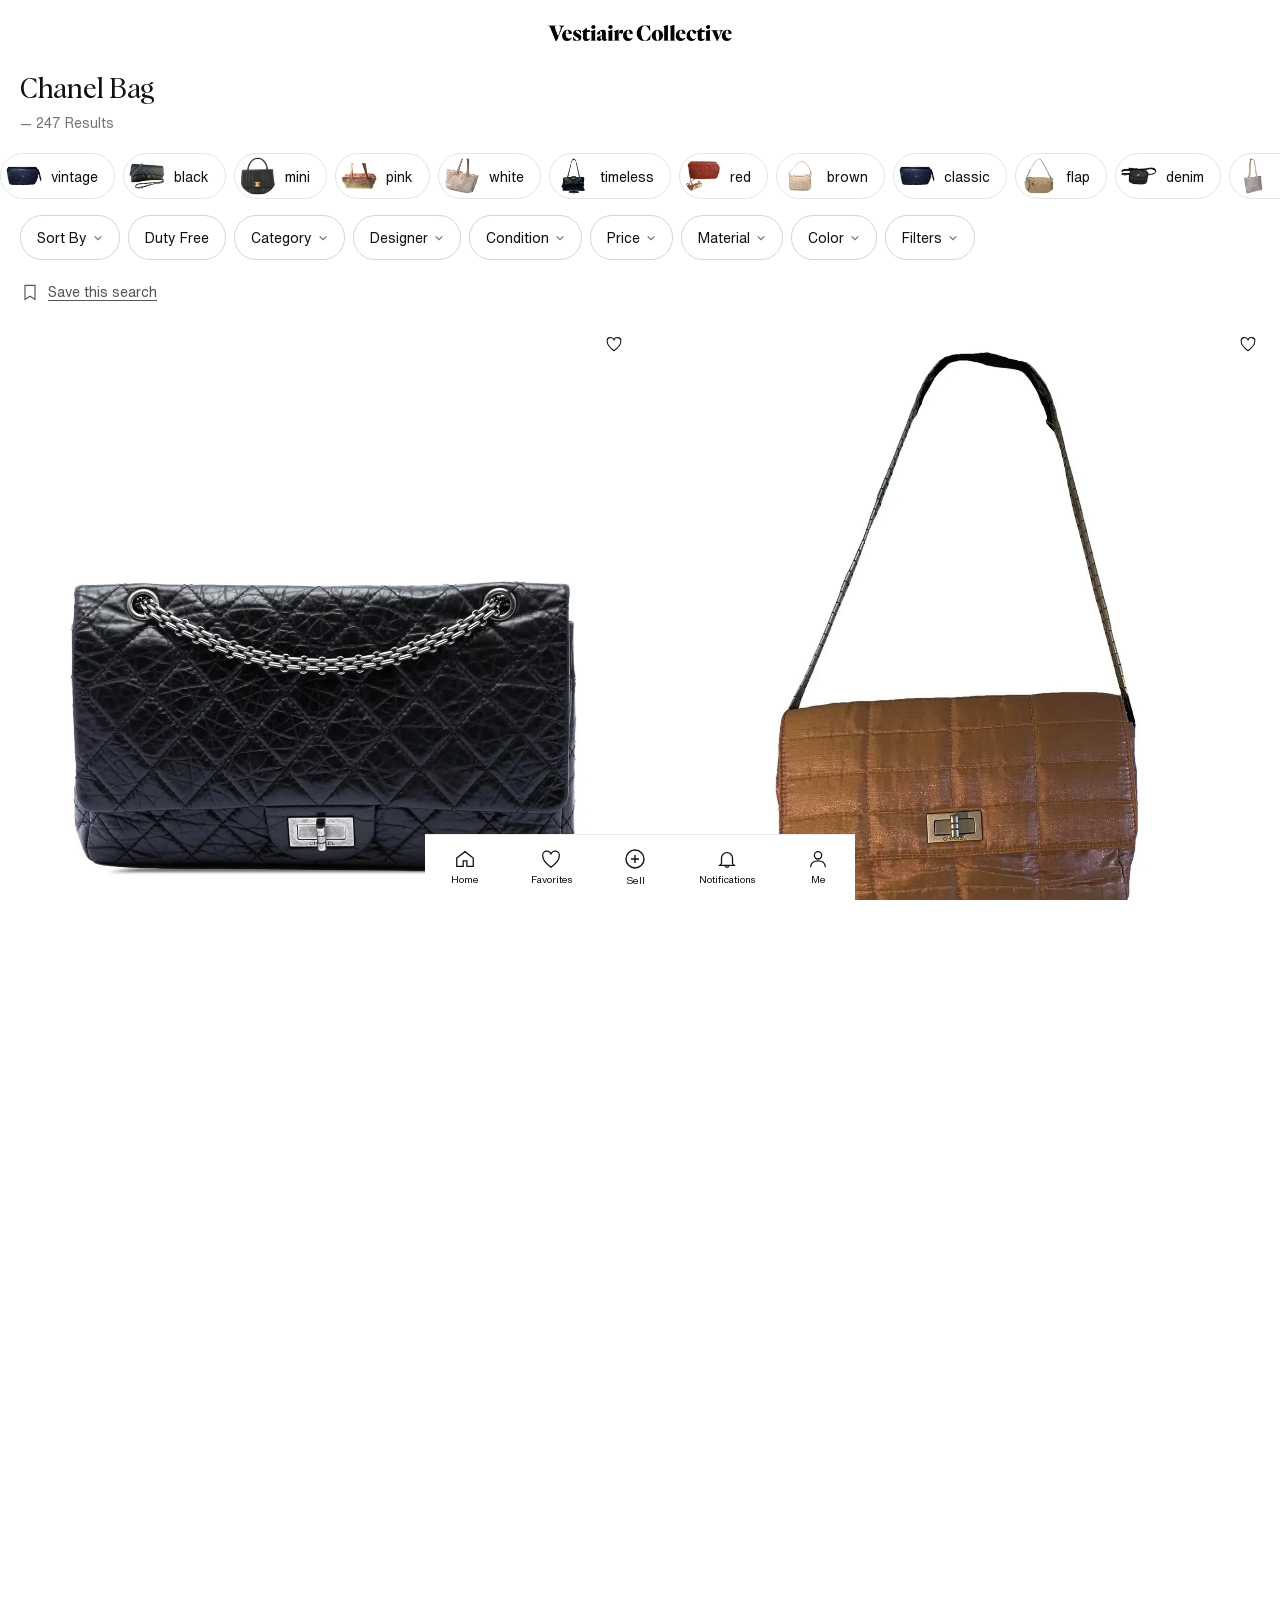
==== index.html @ b01fa844 "even buttery-er FAB slide-in — opacity 520ms → 950ms (cubic-bezier 0.22, 1, 0.36, 1) — transform 680" ====
<!doctype html>
<html lang="en">
<head>
  <meta charset="utf-8" />
  <meta name="viewport" content="width=device-width, initial-scale=1, viewport-fit=cover, user-scalable=no" />
  <meta name="theme-color" content="#ffffff" />
  <title>Chanel bag — Vestiaire Collective</title>
  <link rel="stylesheet" href="styles.css?v=19" />
</head>
<body data-state="plp">

  <!-- ============================================================
       PLP VIEW (entry)
       ============================================================ -->
  <section class="plp-view" id="plpView">

    <header class="plp__logo-bar">
      <img class="plp__logo" src="assets/vestiaire_logo.png" alt="vestiaire collective" />
    </header>

    <section class="plp__title">
      <h1 class="plp__h1">Chanel Bag</h1>
      <p class="plp__count">— 247 Results</p>
    </section>

    <ul class="plp__chips" id="plpChips">
      <li class="chip"><span class="chip__thumb" data-thumb="01"></span><span class="chip__label">vintage</span></li>
      <li class="chip"><span class="chip__thumb" data-thumb="04"></span><span class="chip__label">black</span></li>
      <li class="chip"><span class="chip__thumb" data-thumb="08"></span><span class="chip__label">mini</span></li>
      <li class="chip"><span class="chip__thumb" data-thumb="09"></span><span class="chip__label">pink</span></li>
      <li class="chip"><span class="chip__thumb" data-thumb="02"></span><span class="chip__label">white</span></li>
      <li class="chip"><span class="chip__thumb" data-thumb="14"></span><span class="chip__label">timeless</span></li>
      <li class="chip"><span class="chip__thumb" data-thumb="03"></span><span class="chip__label">red</span></li>
      <li class="chip"><span class="chip__thumb" data-thumb="18"></span><span class="chip__label">brown</span></li>
      <li class="chip"><span class="chip__thumb" data-thumb="01"></span><span class="chip__label">classic</span></li>
      <li class="chip"><span class="chip__thumb" data-thumb="05"></span><span class="chip__label">flap</span></li>
      <li class="chip"><span class="chip__thumb" data-thumb="07"></span><span class="chip__label">denim</span></li>
      <li class="chip"><span class="chip__thumb" data-thumb="13"></span><span class="chip__label">tweed</span></li>
      <li class="chip"><span class="chip__thumb" data-thumb="06"></span><span class="chip__label">silver</span></li>
      <li class="chip"><span class="chip__thumb" data-thumb="12"></span><span class="chip__label">blue</span></li>
      <li class="chip"><span class="chip__thumb" data-thumb="17"></span><span class="chip__label">yellow</span></li>
      <li class="chip"><span class="chip__thumb" data-thumb="11"></span><span class="chip__label">caviar</span></li>
      <li class="chip"><span class="chip__thumb" data-thumb="10"></span><span class="chip__label">green</span></li>
      <li class="chip"><span class="chip__thumb" data-thumb="04"></span><span class="chip__label">jumbo</span></li>
      <li class="chip"><span class="chip__thumb" data-thumb="15"></span><span class="chip__label">gold</span></li>
      <li class="chip"><span class="chip__thumb" data-thumb="16"></span><span class="chip__label">beige</span></li>
    </ul>

    <ul class="plp__hotfilters" id="plpHotfilters">
      <li><button class="hot-filter">Sort By <svg viewBox="0 0 12 12" width="10" height="10" fill="none" stroke="currentColor" stroke-width="1.4"><path d="M2 4 L6 8 L10 4"/></svg></button></li>
      <li><button class="hot-filter">Duty Free</button></li>
      <li><button class="hot-filter">Category <svg viewBox="0 0 12 12" width="10" height="10" fill="none" stroke="currentColor" stroke-width="1.4"><path d="M2 4 L6 8 L10 4"/></svg></button></li>
      <li><button class="hot-filter">Designer <svg viewBox="0 0 12 12" width="10" height="10" fill="none" stroke="currentColor" stroke-width="1.4"><path d="M2 4 L6 8 L10 4"/></svg></button></li>
      <li><button class="hot-filter">Condition <svg viewBox="0 0 12 12" width="10" height="10" fill="none" stroke="currentColor" stroke-width="1.4"><path d="M2 4 L6 8 L10 4"/></svg></button></li>
      <li><button class="hot-filter">Price <svg viewBox="0 0 12 12" width="10" height="10" fill="none" stroke="currentColor" stroke-width="1.4"><path d="M2 4 L6 8 L10 4"/></svg></button></li>
      <li><button class="hot-filter">Material <svg viewBox="0 0 12 12" width="10" height="10" fill="none" stroke="currentColor" stroke-width="1.4"><path d="M2 4 L6 8 L10 4"/></svg></button></li>
      <li><button class="hot-filter">Color <svg viewBox="0 0 12 12" width="10" height="10" fill="none" stroke="currentColor" stroke-width="1.4"><path d="M2 4 L6 8 L10 4"/></svg></button></li>
      <li><button class="hot-filter">Filters <svg viewBox="0 0 12 12" width="10" height="10" fill="none" stroke="currentColor" stroke-width="1.4"><path d="M2 4 L6 8 L10 4"/></svg></button></li>
    </ul>

    <button class="plp__savesearch" type="button">
      <svg viewBox="0 0 24 24" width="20" height="20" fill="none" stroke="currentColor" stroke-width="1.4">
        <path d="M6 4 H18 V21 L12 17 L6 21 Z"/>
      </svg>
      <span>Save this search</span>
    </button>

    <ul class="plp__grid" id="plpGrid"></ul>

    <section class="plp__usp">
      <div class="usp">
        <svg class="usp__icon" viewBox="0 0 32 32" fill="none" stroke="currentColor" stroke-width="1.3">
          <rect x="5" y="7" width="22" height="18" rx="1"/>
          <path d="M5 11 H27"/>
          <text x="16" y="20" text-anchor="middle" font-size="9" font-family="serif" stroke="none" fill="currentColor">$</text>
        </svg>
        <h3 class="usp__title">Negotiate your price</h3>
        <p class="usp__body">Go ahead. Make an offer for an even better price.</p>
      </div>
      <div class="usp">
        <svg class="usp__icon" viewBox="0 0 32 32" fill="none" stroke="currentColor" stroke-width="1.3">
          <path d="M16 4 L26 8 V16 C26 22 20 27 16 28 C12 27 6 22 6 16 V8 Z"/>
          <path d="M12 16 L15 19 L21 13" stroke-width="1.5"/>
        </svg>
        <h3 class="usp__title">Expert Authentication</h3>
        <p class="usp__body">Get peace of mind with physical authentication.</p>
      </div>
      <div class="usp">
        <svg class="usp__icon" viewBox="0 0 32 32" fill="none" stroke="currentColor" stroke-width="1.3">
          <circle cx="16" cy="16" r="12"/>
          <path d="M10 16 H22 M16 10 V22"/>
        </svg>
        <h3 class="usp__title">Buyer Protection</h3>
        <p class="usp__body">Full refund if your item is not as described.</p>
      </div>
      <div class="usp">
        <svg class="usp__icon" viewBox="0 0 32 32" fill="none" stroke="currentColor" stroke-width="1.3">
          <path d="M5 18 L12 11 L18 17 L27 8"/>
          <path d="M21 8 H27 V14"/>
        </svg>
        <h3 class="usp__title">Trade in your wardrobe</h3>
        <p class="usp__body">Sell your pre-loved pieces and refresh your closet.</p>
      </div>
    </section>

    <nav class="plp__bottomnav">
      <a class="navitem" href="#"><svg viewBox="0 0 24 24" width="22" height="22" fill="none" stroke="currentColor" stroke-width="1.4"><path d="M3 11 L12 4 L21 11 V20 H14 V14 H10 V20 H3 Z"/></svg><span>Home</span></a>
      <a class="navitem" href="#"><svg viewBox="0 0 24 24" width="22" height="22" fill="none" stroke="currentColor" stroke-width="1.4"><path d="M12 21 C8 18 3 14 3 9 A4 4 0 0 1 12 7 A4 4 0 0 1 21 9 C21 14 16 18 12 21 Z"/></svg><span>Favorites</span></a>
      <a class="navitem" href="#"><svg viewBox="0 0 24 24" width="24" height="24" fill="none" stroke="currentColor" stroke-width="1.4"><circle cx="12" cy="12" r="9"/><path d="M12 8 V16 M8 12 H16"/></svg><span>Sell</span></a>
      <a class="navitem" href="#"><svg viewBox="0 0 24 24" width="22" height="22" fill="none" stroke="currentColor" stroke-width="1.4"><path d="M6 17 V11 A6 6 0 0 1 18 11 V17 L20 19 H4 Z"/><path d="M10 19 A2 2 0 0 0 14 19"/></svg><span>Notifications</span></a>
      <a class="navitem" href="#"><svg viewBox="0 0 24 24" width="22" height="22" fill="none" stroke="currentColor" stroke-width="1.4"><circle cx="12" cy="8" r="4"/><path d="M4 21 C4 16 8 14 12 14 C16 14 20 16 20 21"/></svg><span>Me</span></a>
    </nav>

  </section>

  <!-- ============================================================
       PROTOTYPE VIEW (year-dial)
       ============================================================ -->
  <main class="app" data-mode="browse">

    <header class="hdr">
      <img class="hdr__logo" src="assets/vestiaire_logo.png" alt="vestiaire collective" />
      <div class="hdr__context">chanel bag · <span class="hdr__count">247</span> results</div>
    </header>

    <button class="back" type="button" aria-label="Back to results">
      <svg viewBox="0 0 24 24" fill="none" stroke="currentColor" stroke-width="1.4" stroke-linecap="round" stroke-linejoin="round" aria-hidden="true">
        <path d="M15 18 L9 12 L15 6" />
      </svg>
    </button>

    <div class="year" aria-live="polite"><span class="year__digits">2008</span></div>

    <div class="stage">
      <div class="stage__inner">
        <div class="bag" id="bagLayer">
          <img class="bag__img bag__img--a" alt="" />
          <img class="bag__img bag__img--b" alt="" />
        </div>
        <article class="story-card" id="storyCard" aria-hidden="true"></article>
      </div>
    </div>

    <div class="bagname">Modern Chain · Caviar</div>

    <div class="buybar">
      <div class="buybar__info">
        <span class="buybar__name">Modern Chain · Caviar</span>
        <span class="buybar__price">€3,100</span>
      </div>
      <button class="buybar__btn" type="button">Add to Bag</button>
    </div>

    <div class="strip" id="strip" role="slider" aria-valuemin="1955" aria-valuemax="2026" aria-valuenow="2008" tabindex="0">
      <div class="strip__indicator" aria-hidden="true"></div>
      <div class="strip__rail strip__rail--browse" id="stripBrowse"></div>
      <div class="strip__rail strip__rail--pdp"    id="stripPdp"></div>
      <div class="strip__fade strip__fade--left" aria-hidden="true"></div>
      <div class="strip__fade strip__fade--right" aria-hidden="true"></div>
    </div>

  </main>

  <!-- ============================================================
       MORPH CLONE (used during PLP → prototype transition)
       ============================================================ -->
  <div class="morph-clone" id="morphClone" aria-hidden="true">
    <img alt="" />
  </div>

  <!-- ============================================================
       BACK-TO-PLP BUTTON (from prototype browse mode)
       ============================================================ -->
  <button class="plp-back" id="plpBack" type="button" aria-label="Back to results">
    <svg viewBox="0 0 24 24" fill="none" stroke="currentColor" stroke-width="1.4" stroke-linecap="round" stroke-linejoin="round">
      <path d="M15 18 L9 12 L15 6" />
    </svg>
  </button>

  <script src="assets/stories.js?v=10"></script>
  <script src="script.js?v=10"></script>
  <script src="plp.js?v=10"></script>
</body>
</html>
---- styles.css ----
/* ---------------------------------------------------------------
   week 10 — vestiaire collective × year dial
   single hero control. one bag at a time. browse ↔ pdp morph.
--------------------------------------------------------------- */

/* Fonts ----------------------------------------------------------
   Real Vestiaire stack: Helvetica Now Text + Albra (Display).
   Drop real font files into /assets/fonts/ and the @font-face
   blocks below will pick them up. Google Fonts loaded as fallback. */
@import url('https://fonts.googleapis.com/css2?family=DM+Serif+Display&family=Inter:wght@300;400;500&display=swap');

@font-face {
  font-family: 'Helvetica Now Text';
  src: url('assets/fonts/HelveticaNowText-Regular.ttf') format('truetype');
  font-weight: 400;
  font-style: normal;
  font-display: swap;
}
@font-face {
  font-family: 'Helvetica Now Text';
  src: url('assets/fonts/HelveticaNowText-Medium.ttf') format('truetype');
  font-weight: 500;
  font-style: normal;
  font-display: swap;
}
@font-face {
  font-family: 'Helvetica Now Text';
  src: url('assets/fonts/HelveticaNowText-Bold.ttf') format('truetype');
  font-weight: 700;
  font-style: normal;
  font-display: swap;
}
@font-face {
  font-family: 'Albra';
  src: url('assets/fonts/Albra-Regular.ttf') format('truetype');
  font-weight: 400;
  font-style: normal;
  font-display: swap;
}

/* Base ----------------------------------------------------------- */
:root {
  --bg: #ffffff;
  --fg: #000000;
  --fg-soft: #8a8a8a;
  --hairline: #e5e5e5;
  --sans: 'Helvetica Now Text', 'Inter', -apple-system, BlinkMacSystemFont, sans-serif;
  --serif: 'Albra Display', 'Albra', 'DM Serif Display', 'Times New Roman', serif;

  --easing: cubic-bezier(0.22, 0.61, 0.36, 1);
  --morph-dur: 600ms;
}

* { box-sizing: border-box; margin: 0; padding: 0; }

html, body {
  height: 100%;
  width: 100%;
  background: var(--bg);
  color: var(--fg);
  font-family: var(--sans);
  font-weight: 400;
  -webkit-font-smoothing: antialiased;
  -moz-osx-font-smoothing: grayscale;
  overflow: hidden;
  overscroll-behavior: none;
  touch-action: none;
}

/* State-driven body scroll. PLP scrolls; prototype is fixed. */
body[data-state="plp"] {
  overflow: auto;
  touch-action: pan-y;
}
body[data-state="morphing"],
body[data-state="browse"],
body[data-state="pdp"] {
  overflow: hidden;
  touch-action: none;
}

body { user-select: none; -webkit-user-select: none; }

/* App container — fixed to viewport, 9:16-friendly */
.app {
  position: fixed;
  inset: 0;
  display: grid;
  grid-template-rows:
    auto       /* header */
    auto       /* year */
    1fr        /* stage */
    auto       /* bag name */
    auto;      /* dial */
  padding: env(safe-area-inset-top, 16px) 0 env(safe-area-inset-bottom, 16px);
}

/* Header ---------------------------------------------------------- */
.hdr {
  display: flex;
  flex-direction: column;
  align-items: center;
  gap: 6px;
  padding: 18px 24px 0;
  /* Morph cascade: header releases first (0–250ms). */
  transition: opacity 250ms var(--easing) 0ms;
}

.hdr__logo {
  height: 30px;
  width: auto;
  object-fit: contain;
}

.hdr__context {
  font-size: 11px;
  letter-spacing: 0.04em;
  color: var(--fg-soft);
  font-weight: 400;
}

/* Year (giant Albra) --------------------------------------------- */
.year {
  font-family: var(--serif);
  font-weight: 400;
  font-size: clamp(80px, 22vw, 140px);
  line-height: 1;
  text-align: center;
  letter-spacing: -0.02em;
  margin-top: 18px;
  /* tabular-nums = all digit widths equal → no horizontal shift as the
     year scrubs past 1955, 1996, 2024, etc. lnum keeps lining figures. */
  font-feature-settings: "lnum" 1, "tnum" 1;
  font-variant-numeric: tabular-nums lining-nums;
}

/* Year digits in a fixed-width inline-block slot. The slot is centered
   on screen via .year's text-align:center, but inside the slot the
   digits are LEFT-anchored — so the left edge never shifts as years
   scrub past (only the right edge moves, by ~3px at most across
   centuries). Width sized to the widest 4-digit year. */
.year__digits {
  display: inline-block;
  min-width: 2.95ch;
  text-align: left;
  /* Transform: browse↔PDP scale. Opacity: PLP→browse reveal (year leads). */
  transition: transform 500ms var(--easing) 50ms,
              opacity 350ms var(--easing) 50ms;
  will-change: transform;
}

/* Stage (the bag / editorial image area) ------------------------ */
.stage {
  position: relative;
  display: flex;
  align-items: center;
  justify-content: center;
  padding: 8px 32px;
  min-height: 0;
  overflow: hidden;
}

.stage__inner {
  position: relative;
  width: 100%;
  height: 100%;
  display: flex;
  align-items: center;
  justify-content: center;
}

.bag {
  position: relative;
  width: 78%;
  aspect-ratio: 1 / 1;
  max-height: 100%;
  display: flex;
  align-items: center;
  justify-content: center;
  cursor: pointer;
  /* Morph cascade: bag image grows slowly (50–550ms), parallel with year shrink. */
  transition:
    width 500ms var(--easing) 50ms,
    transform 500ms var(--easing) 50ms;
  will-change: width, transform;
}

.bag__img {
  position: absolute;
  inset: 0;
  width: 100%;
  height: 100%;
  object-fit: contain;
  opacity: 0;
  transition: opacity 320ms ease;
  will-change: opacity;
  pointer-events: none;
}

.bag__img--a.is-visible,
.bag__img--b.is-visible { opacity: 1; }

/* Story card — overlays the .bag area when slide type is 'story'.
   The big year above stays in place; the strip + buy bar + back arrow
   all stay sticky. Only the bag image area becomes scrollable text.
   The text grammatically continues from the year — reading top-down,
   year + body reads as one sentence (e.g. "1955 was the year Coco…"). */
.story-card {
  position: absolute;
  inset: 0;
  padding: 8px 28px 18px;
  font-family: var(--sans);
  font-size: 15px;
  line-height: 1.55;
  letter-spacing: 0.005em;
  color: #1a1a1a;
  text-align: left;
  overflow-y: auto;
  overflow-x: hidden;
  -webkit-overflow-scrolling: touch;
  /* Defeat the body[data-state] touch-action lock so the card can scroll */
  touch-action: pan-y;
  user-select: text;
  background: #ffffff;
  opacity: 0;
  pointer-events: none;
  transition: opacity 260ms var(--easing);
  /* Scrollbar hidden — content is scrollable via touch/wheel but no
     visible track or thumb (cleaner editorial feel). */
  scrollbar-width: none;
}
.story-card::-webkit-scrollbar { display: none; }

/* No fade gradient — stories are short enough (~80–150 words) to read in
   one screen without scrolling. The earlier ::after gradient was always
   covering the last line whether or not there was actually more content
   below. Removed. */

body[data-slide-type="story"] .story-card {
  opacity: 1;
  pointer-events: auto;
}
/* !important to override inline morphClone opacity (set during the
   PLP→browse morph). The clone is the bag image; on the story slide
   we hide it so the text stands alone. */
body[data-slide-type="story"] #morphClone {
  opacity: 0 !important;
  transition: opacity 260ms var(--easing) !important;
}

/* Bag name -------------------------------------------------------- */
/* Matches the PLP card name typography (14px / 400 / #333) so the
   year-mode product info reads as one continuous Vestiaire product. */
.bagname {
  font-family: var(--sans);
  font-size: 14px;
  line-height: 21px;
  letter-spacing: 0.01em;
  color: #333;
  text-align: center;
  padding: 14px 24px 0;
  font-weight: 400;
  /* Two roles:
     - browse↔PDP fade (250ms, no delay) — fades out fast in PDP
     - PLP→browse reveal (300ms, 100ms delay) — comes in just after year */
  transition: opacity 300ms var(--easing) 100ms;
}

/* Magnetic year strip --------------------------------------------
   A horizontal rail of year ticks scrolls past a fixed center
   indicator. Pull → year ticks past center → snap to nearest on
   release. Same strip handles editorial slides in PDP. */
.strip {
  position: relative;
  height: 82px;
  margin: 12px 0 18px;
  overflow: hidden;
  touch-action: none;
  cursor: grab;
  outline: none;
  /* Opacity reveal during PLP→browse morph — strip comes in last. */
  transition: opacity 400ms var(--easing) 200ms;
}

.strip:active { cursor: grabbing; }

.strip__rail {
  position: absolute;
  top: 14px;
  left: 0;
  height: calc(100% - 14px);
  will-change: transform, opacity;
  user-select: none;
  opacity: 0;
  pointer-events: none;
  transition: opacity 320ms var(--easing) 140ms;
}

/* Active rail per app mode */
.app[data-mode="browse"] .strip__rail--browse { opacity: 1; }
.app[data-mode="pdp"]    .strip__rail--pdp    { opacity: 1; }

/* Indicator — slim serif "I" mark (thin vertical hairline with tiny
   horizontal serif feet at top and bottom). Reads as typography rather
   than instrument chrome. */
.strip__indicator {
  position: absolute;
  left: 50%;
  top: 6px;
  bottom: 18px;
  width: 1px;
  background: var(--fg);
  transform: translateX(-50%);
  pointer-events: none;
  z-index: 2;
}
.strip__indicator::before,
.strip__indicator::after {
  content: '';
  position: absolute;
  left: 50%;
  width: 7px;
  height: 1px;
  background: var(--fg);
  transform: translateX(-50%);
}
.strip__indicator::before { top: 0; }
.strip__indicator::after  { bottom: 0; }

/* Soft fade at the strip edges so ticks don't snap visually
   into existence; gives the picker a "wheel" depth. */
.strip__fade {
  position: absolute;
  top: 0; bottom: 0;
  width: 56px;
  pointer-events: none;
  z-index: 1;
}
.strip__fade--left  { left: 0;  background: linear-gradient(to right, var(--bg), rgba(255,255,255,0)); }
.strip__fade--right { right: 0; background: linear-gradient(to left,  var(--bg), rgba(255,255,255,0)); }

/* Each tick is positioned absolutely along the rail. JS computes
   the rail width and the per-tick left offset.

   Per-year minor ticks are kept in DOM (for hit-testing during scrub)
   but rendered transparent — the magnetic snap still works, the strip
   just doesn't look like a Rolex bezel. */
.tick {
  position: absolute;
  top: 0;
  width: 1px;
  height: 8px;
  background: transparent;
  transform: translateX(-50%);
}
/* Decade markers — soft hairline, not the bold black it was before */
.tick--major {
  height: 10px;
  width: 1px;
  background: rgba(0,0,0,0.22);
}
/* Decade label: Helvetica Now Text bold — same font as the PDP price
   (.buybar__price 14px/700/#333). Year numbers and prices read in the
   same typographic register, so the strip feels of-a-piece with the
   Vestiaire product info. */
.tick__label {
  position: absolute;
  top: 14px;
  left: 50%;
  transform: translateX(-50%);
  font-family: var(--sans);
  font-style: normal;
  font-size: 12px;
  font-weight: 700;
  letter-spacing: 0.01em;
  color: #333;
  white-space: nowrap;
  font-feature-settings: normal;
  font-variant-numeric: normal;
}
/* PDP editorial ticks: short soft hairline, sentence-case Helvetica
   Now Text label — same grey weight as the PLP card location text */
.tick--editorial {
  height: 8px;
  background: rgba(0,0,0,0.22);
}
.tick--editorial .tick__label {
  font-family: var(--sans);
  font-style: normal;
  font-size: 11px;
  font-weight: 400;
  letter-spacing: 0.01em;
  text-transform: none;
  color: var(--fg-soft);
  top: 14px;
  /* Allow wrap to 2 lines for long captions like "Inez & Vinoodh campaign"
     or "Margot, Michel Gondry". max-width matches PX_PER_SLIDE (80) minus
     a few px of breathing so adjacent labels never touch. */
  white-space: normal;
  max-width: 76px;
  text-align: center;
  line-height: 1.2;
}

/* Back arrow (PDP only) ----------------------------------------- */
.back {
  position: absolute;
  top: calc(env(safe-area-inset-top, 16px) + 16px);
  left: 18px;
  width: 32px;
  height: 32px;
  border: none;
  background: transparent;
  color: var(--fg);
  cursor: pointer;
  opacity: 0;
  pointer-events: none;
  /* Morph cascade: back arrow arrives last (280–580ms). */
  transition: opacity 300ms var(--easing) 280ms;
  z-index: 10;
}

.back svg { width: 100%; height: 100%; display: block; }

/* Buy bar (PDP only) -------------------------------------------- */
.buybar {
  display: flex;
  align-items: center;
  justify-content: space-between;
  gap: 16px;
  padding: 0 24px;
  height: 0;
  opacity: 0;
  overflow: hidden;
  /* Morph cascade: buy bar slides in last with the back arrow (280–580ms). */
  transition:
    height 300ms var(--easing) 280ms,
    opacity 300ms var(--easing) 280ms;
}

/* Product name + price stacked flush-left, vertically centered with
   the Add to Bag button. Reads like a real Vestiaire product row. */
.buybar__info {
  display: flex;
  flex-direction: column;
  align-items: flex-start;
  gap: 2px;
  min-width: 0;            /* lets long names ellipsis instead of pushing button */
  flex: 1 1 auto;
}

.buybar__name {
  font-family: var(--sans);
  font-size: 14px;
  line-height: 18px;
  letter-spacing: 0.01em;
  font-weight: 400;
  color: #333;
  /* Single-line, ellipsis if too long */
  overflow: hidden;
  text-overflow: ellipsis;
  white-space: nowrap;
  max-width: 100%;
}

/* PDP price typography mirrors the PLP card styling
   (.card__price 14px/700) so the year-mode PDP reads as a real Vestiaire
   product page. */
.buybar__price {
  font-family: var(--sans);
  font-size: 14px;
  line-height: 21px;
  letter-spacing: 0.01em;
  font-weight: 700;
  color: #333;
}

.buybar__btn {
  font-family: var(--sans);
  font-size: 15px;
  letter-spacing: 0.01em;
  text-transform: none;
  font-weight: 700;
  background: var(--fg);
  color: var(--bg);
  border: none;
  border-radius: 2px;
  padding: 12px 22px;
  cursor: pointer;
  flex-shrink: 0;
  transition: opacity 180ms ease;
}

.buybar__btn:active { opacity: 0.7; }

/* PDP mode toggles ---------------------------------------------- */
/* In PDP, only the context line ("chanel bag · 247 results") fades
   out — the Vestiaire logo stays visible as the anchor through the
   entire experience. */
.app[data-mode="pdp"] .hdr__context {
  opacity: 0;
  pointer-events: none;
}

/* In PDP, the standalone .bagname is hidden — the bag name now sits
   inside the buy bar (stacked above the price, flush left). */
.app[data-mode="pdp"] .bagname {
  opacity: 0;
}

.app[data-mode="pdp"] .bag {
  width: 92%;
}

.app[data-mode="pdp"] .back {
  opacity: 1;
  pointer-events: auto;
}

.app[data-mode="pdp"] .buybar {
  height: 56px;
  opacity: 1;
}

.app[data-mode="pdp"] .year {
  transform: scale(0.85);
}

/* No-touch hint for video recording — kept invisible by default */
.app[data-debug="true"]::after {
  content: attr(data-mode);
  position: fixed;
  top: 4px; right: 8px;
  font-size: 10px;
  color: rgba(0,0,0,0.3);
}

/* ===============================================================
   PLP — Vestiaire Collective "chanel bag" search results
   1:1 from Figma (node 7044:32, 390×11459 mobile mockup)
   =============================================================== */

body.plp-body {
  overflow: auto;                /* the prototype page locks scroll; PLP doesn't */
  touch-action: pan-y;
  background: #fff;
}

.plp {
  position: relative;
  width: 100%;
  max-width: 430px;
  margin: 0 auto;
  padding-top: env(safe-area-inset-top, 0);
  padding-bottom: 80px;          /* room for bottom nav */
  background: #fff;
  min-height: 100vh;
}

/* Logo bar ------------------------------------------------------- */
/* Sticky at the top — the Vestiaire logo persists as the user scrolls
   the PLP. White background so it sits cleanly over the grid below. */
.plp__logo-bar {
  display: flex;
  align-items: center;
  justify-content: center;
  padding: 18px 24px 8px;
  position: sticky;
  top: 0;
  z-index: 30;
  background: #fff;
}
.plp__logo {
  height: 30px;                  /* matches the year-dial prototype */
  width: auto;
  object-fit: contain;
}

/* Title block ---------------------------------------------------- */
.plp__title {
  padding: 16px 20px 8px;
}
.plp__h1 {
  font-family: var(--serif);
  font-weight: 400;
  font-size: 28px;
  line-height: 36px;
  letter-spacing: -0.01em;
  color: #111;
  margin: 0;
}
.plp__count {
  font-family: var(--sans);
  font-size: 14px;
  line-height: 21px;
  color: #777;
  margin: 4px 0 0;
}

/* Floating "View timeline" CTA (v2 only) ------------------------
   Sits at the bottom of the viewport above the home/favorites nav.
   Hidden by default (translated below + opacity 0). When the user
   scrolls past the title (~300px), JS adds .is-visible and the
   button slides up smoothly. Hidden again during the morph (so it
   doesn't sit on top of the year-mode app). */
.plp__view-timeline-fab {
  position: fixed;
  left: 50%;
  bottom: 88px;                /* nav is ~64px tall; small gap above */
  transform: translate(-50%, 80px);
  display: inline-flex;
  align-items: center;
  gap: 6px;
  padding: 12px 22px;
  background: var(--fg);
  color: var(--bg);
  border: none;
  border-radius: 2px;
  font-family: var(--sans);
  font-size: 14px;
  font-weight: 700;
  letter-spacing: 0.01em;
  cursor: pointer;
  white-space: nowrap;
  z-index: 60;
  opacity: 0;
  pointer-events: none;
  box-shadow: 0 6px 22px rgba(0, 0, 0, 0.18);
  /* Buttery deceleration — long durations + deep ease-out so the slide
     comes to rest like a curtain settling, no perceptible snap. */
  transition:
    opacity 950ms cubic-bezier(0.22, 1, 0.36, 1),
    transform 1300ms cubic-bezier(0.16, 1, 0.3, 1);
}
.plp__view-timeline-fab.is-visible {
  opacity: 1;
  pointer-events: auto;
  transform: translate(-50%, 0);
}
.plp__view-timeline-fab:active { opacity: 0.85; }

/* Hide the FAB outside of the PLP state (during morph + while in
   year-mode). It's position:fixed so without this it'd float on top
   of the prototype. */
body[data-state="morphing"] .plp__view-timeline-fab,
body[data-state="browse"]   .plp__view-timeline-fab,
body[data-state="pdp"]      .plp__view-timeline-fab {
  opacity: 0;
  pointer-events: none;
  transform: translate(-50%, 80px);
  transition: opacity 300ms ease, transform 300ms ease;
}

/* Chips (guided search) ----------------------------------------- */
.plp__chips,
.plp__hotfilters {
  list-style: none;
  display: flex;
  gap: 8px;
  padding: 12px 20px;
  margin: 0;
  overflow-x: auto;
  scroll-snap-type: x proximity;
  -webkit-overflow-scrolling: touch;
}
.plp__chips::-webkit-scrollbar,
.plp__hotfilters::-webkit-scrollbar { display: none; }
.plp__chips,
.plp__hotfilters { scrollbar-width: none; }

.chip {
  display: inline-flex;
  align-items: center;
  gap: 8px;
  padding: 4px 16px 4px 4px;
  height: 46px;
  border: 1px solid #e5e5e5;
  border-radius: 23px;
  background: #fff;
  white-space: nowrap;
  flex-shrink: 0;
  scroll-snap-align: start;
  cursor: pointer;
}
.chip__thumb {
  width: 38px;
  height: 38px;
  border-radius: 50%;
  background: #f1efe9 center / cover no-repeat;
  flex-shrink: 0;
  display: inline-block;
}
.chip__label {
  font-family: var(--sans);
  font-size: 14px;
  line-height: 21px;
  color: #111;
}

/* Hot filters --------------------------------------------------- */
.plp__hotfilters {
  padding-top: 4px;
  padding-bottom: 12px;
}
.hot-filter {
  font-family: var(--sans);
  font-size: 14px;
  line-height: 21px;
  background: #fff;
  border: 1px solid #d4d4d4;
  border-radius: 22px;
  padding: 11px 16px;
  white-space: nowrap;
  display: inline-flex;
  align-items: center;
  gap: 6px;
  color: #111;
  cursor: pointer;
  font-weight: 400;
}
.hot-filter svg { opacity: 0.6; }

/* Save this search --------------------------------------------- */
.plp__savesearch {
  display: inline-flex;
  align-items: center;
  gap: 8px;
  padding: 0 20px;
  margin: 8px 0 16px;
  border: none;
  background: transparent;
  font-family: var(--sans);
  font-size: 14px;
  line-height: 24px;
  color: #555;
  cursor: pointer;
}
.plp__savesearch span { text-decoration: underline; text-underline-offset: 3px; }

/* Product grid -------------------------------------------------- */
.plp__grid {
  list-style: none;
  display: grid;
  grid-template-columns: 1fr 1fr;
  gap: 12px;
  padding: 4px 12px 16px;
  margin: 0;
}

.card {
  display: flex;
  flex-direction: column;
  padding: 0;
  cursor: pointer;
  background: #fff;
}

.card__media {
  position: relative;
  aspect-ratio: 1 / 1;
  background: #f1efe9;       /* Vestiaire pale cream-grey image bg */
  overflow: hidden;
}
.card__img {
  width: 100%;
  height: 100%;
  /* `contain` matches the prototype's `.bag__img` so the morph handoff
     renders the image identically — no jump in scale at the end. */
  object-fit: contain;
  display: block;
}
.card__heart {
  position: absolute;
  top: 4px;
  right: 4px;
  width: 32px;
  height: 32px;
  border: none;
  background: transparent;
  color: #111;
  cursor: pointer;
  display: grid;
  place-items: center;
  border-radius: 50%;
  transition: background 150ms ease;
}
.card__heart:active { background: rgba(0,0,0,0.05); }
.card__heart.is-active { color: #e0345a; }

.card__details {
  display: flex;
  flex-direction: column;
  gap: 2px;
  padding: 12px 4px 0;
}
.card__name-wrap {
  display: flex;
  flex-direction: column;
  gap: 2px;
}
.card__brand {
  font-family: var(--sans);
  font-weight: 700;
  font-size: 14px;
  line-height: 21px;
  color: #000;
  letter-spacing: 0.01em;
}
.card__name {
  font-family: var(--sans);
  font-weight: 400;
  font-size: 14px;
  line-height: 21px;
  color: #333;
  display: -webkit-box;
  -webkit-line-clamp: 2;
  -webkit-box-orient: vertical;
  overflow: hidden;
}
.card__price {
  font-family: var(--sans);
  font-weight: 700;
  font-size: 14px;
  line-height: 21px;
  color: #333;
  margin-top: 8px;
}
.card__location {
  display: inline-flex;
  align-items: center;
  gap: 4px;
  font-family: var(--sans);
  font-size: 14px;
  line-height: 21px;
  color: #1f7a4f;            /* Vestiaire's green for the leaf+ship-from indicator */
  margin-top: 4px;
}
.card__location > span { color: #333; }

/* USP / trust block --------------------------------------------- */
.plp__usp {
  display: grid;
  grid-template-columns: 1fr 1fr;
  gap: 28px 16px;
  padding: 36px 20px 28px;
}
.usp__icon {
  width: 28px;
  height: 28px;
  color: #111;
  display: block;
  margin-bottom: 10px;
}
.usp__title {
  font-family: var(--sans);
  font-weight: 700;
  font-size: 14px;
  line-height: 21px;
  margin: 0 0 4px;
  color: #111;
}
.usp__body {
  font-family: var(--sans);
  font-weight: 400;
  font-size: 13px;
  line-height: 19px;
  color: #555;
  margin: 0;
}

/* Bottom navigation --------------------------------------------- */
.plp__bottomnav {
  position: fixed;
  left: 0; right: 0; bottom: 0;
  display: flex;
  justify-content: space-around;
  align-items: center;
  padding: 8px 0 calc(8px + env(safe-area-inset-bottom, 0));
  background: #fff;
  border-top: 1px solid #ebebeb;
  z-index: 50;
  max-width: 430px;
  margin: 0 auto;
}
.navitem {
  display: flex;
  flex-direction: column;
  align-items: center;
  gap: 2px;
  font-family: var(--sans);
  font-size: 10px;
  color: #111;
  text-decoration: none;
  padding: 4px 8px;
}
.navitem svg { display: block; }

/* ===============================================================
   SPA STATE MACHINE — PLP / morphing / browse / pdp
   =============================================================== */

/* App default: invisible but laid out (we need to measure .bag rect).
   On state→morphing the whole prototype fades in over 350ms, so the
   Vestiaire logo gracefully appears as the PLP fades out. */
.app {
  visibility: hidden;
  opacity: 0;
  pointer-events: none;
  transition: opacity 350ms var(--easing), visibility 0ms 350ms;
}

body[data-state="morphing"] .app,
body[data-state="browse"] .app,
body[data-state="pdp"] .app {
  visibility: visible;
  opacity: 1;
  pointer-events: auto;
  transition: opacity 350ms var(--easing), visibility 0ms 0ms;
}

/* In prototype mode, PLP is visually hidden but kept in layout — so the
   reverse morph can measure the source tile's screen rect without
   re-flowing the page.

   Entry (plp → browse): the per-element rules in `morphing` state already
   fade PLP children to 0. When state flips to `browse` we just SNAP the
   container to hidden (no transition) so there's no double-fade.

   Exit (browse → plp): the default `transition: opacity 500ms` on
   .plp-view kicks in. Slower fade-in gives the bag time to fully settle
   into its tile position before the PLP comes back. */
.plp-view {
  transition: opacity 500ms var(--easing), visibility 0ms 0ms;
}
body[data-state="browse"] .plp-view,
body[data-state="pdp"] .plp-view {
  opacity: 0;
  visibility: hidden;
  pointer-events: none;
  transition: opacity 0ms, visibility 0ms;
}

/* ---------- MORPHING STATE: choreographed fade --------------- */

/* PLP elements fade to white during phase 1 (0–350ms). The PLP logo bar
   is included — and the prototype's .hdr (with the same Vestiaire logo)
   is fading IN at the same time via the parent .app's opacity transition.
   Because both logos sit at the same screen Y (top of viewport, ~18px in)
   they cross-fade visually as a single continuous logo. */
body[data-state="morphing"] .plp__logo-bar,
body[data-state="morphing"] .plp__title,
body[data-state="morphing"] .plp__chips,
body[data-state="morphing"] .plp__hotfilters,
body[data-state="morphing"] .plp__savesearch,
body[data-state="morphing"] .plp__usp,
body[data-state="morphing"] .plp__bottomnav {
  opacity: 0;
  pointer-events: none;
  transition: opacity 300ms var(--easing);
}

/* Non-source tiles fade out fully — they're leaving the experience */
body[data-state="morphing"] .plp__grid .card:not(.card--is-source) {
  opacity: 0;
  transition: opacity 300ms var(--easing);
}

/* Source tile during morph:
   - Image hidden (the clone is on top, at the same screen rect)
   - Heart button hidden
   - Card text details (CHANEL / name / price / location) fade out
   - Card media background gracefully fades cream → white, matched
     to the clone's own background fade. By end of phase 1 the tile
     visually IS the clone on white. */
.card--is-source .card__img,
.card--is-source .card__heart {
  visibility: hidden;
}
body[data-state="morphing"] .card--is-source .card__details {
  opacity: 0;
  transition: opacity 200ms var(--easing);
}
.card--is-source .card__media {
  transition: background 300ms var(--easing);
}
body[data-state="morphing"] .card--is-source .card__media {
  background: #ffffff;
}

/* Prototype detail elements are HELD invisible throughout the morphing
   phase. Crucially we override their per-element transitions with
   `transition: 0ms` so they SNAP to opacity 0 the instant the state
   changes — no fade-out from their previous opacity, no peek-through.
   When state flips to "browse" the rule no longer applies and the
   default transitions fire, fading the elements in. */
body[data-state="morphing"] .app .year {
  opacity: 0;
  transition: transform 500ms var(--easing) 50ms, opacity 0ms;
}
body[data-state="morphing"] .app .bagname,
body[data-state="morphing"] .app .strip,
body[data-state="morphing"] .app .buybar {
  opacity: 0;
  transition: opacity 0ms;
}

/* The .hdr (logo + context line) is intentionally NOT held at opacity 0
   — the logo rides the parent .app's gradual fade-in so it emerges in
   lockstep with the PLP logo. BUT the context line ("chanel bag · 247
   results") should NOT appear during the morph (it's the prototype's
   own copy bleeding in). Hide it for the duration. */
.app .hdr__context {
  transition: opacity 300ms var(--easing) 250ms;
}
body[data-state="morphing"] .app .hdr__context {
  opacity: 0;
  transition: opacity 0ms;
}

/* ---------- MORPH CLONE ------------------------------------- */
.morph-clone {
  position: fixed;
  z-index: 9999;
  pointer-events: none;
  visibility: hidden;
  background: #f1efe9;          /* same neutral as card media bg */
  overflow: hidden;
  will-change: left, top, width, height, opacity;
}
.morph-clone.is-active { visibility: visible; }
.morph-clone img {
  width: 100%;
  height: 100%;
  /* Matches PLP card AND prototype .bag__img — same rendering throughout
     so the start (over the tile) and the end (handing off to .bag) are
     pixel-identical. No flash. */
  object-fit: contain;
  display: block;
}

/* ---------- BACK-TO-PLP BUTTON ------------------------------ */
.plp-back {
  position: fixed;
  top: calc(env(safe-area-inset-top, 16px) + 16px);
  left: 18px;
  width: 32px;
  height: 32px;
  border: none;
  background: transparent;
  color: var(--fg);
  cursor: pointer;
  z-index: 100;
  display: none;
  padding: 4px;
}
.plp-back svg { width: 100%; height: 100%; display: block; }

body[data-state="browse"] .plp-back { display: block; }

/* The .app's internal .back arrow (PDP → browse) and .plp-back
   (browse → PLP) must not collide. body[data-state] doesn't change when
   the app flips between browse↔pdp, so we also need to hide .plp-back
   whenever .app is in pdp mode. Otherwise both arrows stack on the
   top-left and tapping the wrong one skips past year-mode entirely. */
body[data-state="browse"]:has(.app[data-mode="pdp"]) .plp-back {
  display: none;
}

/* ===============================================================
   PHASE A: clone becomes the permanent bag — no handoff
   The prototype's internal .bag__img--a/--b elements are no longer
   the visible image; they stay as hidden layout placeholders so
   script.js (which still writes to them on year-scrub) doesn't break.
   The morph-clone (positioned over the .bag's screen rect) is the
   one and only visible bag image, from morph to back-to-PLP.
   =============================================================== */
.bag__img--a,
.bag__img--b {
  opacity: 0 !important;        /* never show — clone is the bag */
}

/* ===============================================================
   v2 ONLY: "by year" filter chip styling
   These classes are unique to index-v2.html — v1 (index.html) has
   no .chip--year so these rules are inert there.
   =============================================================== */

/* Distinctive black-filled pill that signals "this isn't a normal
   tag filter — it opens an interaction." */
.chip--year {
  background: #111;
  border-color: #111;
  cursor: pointer;
}
.chip--year .chip__thumb {
  /* black bg so the thumb area reads as part of the dark pill;
     image still loads via inline backgroundImage from JS */
  background-color: #1a1a1a;
}
.chip--year .chip__label {
  color: #fff;
  letter-spacing: 0.06em;
}

/* During the chip→bag morph, hide the thumb (clone overlays it),
   fade the label, fade the pill bg to white in lockstep with the
   clone's own background fade. */
.chip--is-source .chip__thumb { visibility: hidden; }
.chip--is-source .chip__label {
  opacity: 0;
  transition: opacity 200ms var(--easing);
}
.chip--is-source {
  transition: background-color 300ms var(--easing),
              border-color 300ms var(--easing);
}
body[data-state="morphing"] .chip--is-source {
  background-color: #ffffff;
  border-color: #ffffff;
}

/* In v2 the grid tiles do NOT trigger a morph — make them feel less
   interactive (no pointer cursor on hover). They still load and
   render the same; hearts still toggle. */
body[data-state="plp"] .plp-view .plp__grid .card {
  cursor: default;
}

/* ---------- v2 hot-filter "Year" pill --------------------------- */
/* Black-filled pill in the hot-filter row — visually distinct from
   the neutral white-outlined Sort By / Duty Free / Category pills,
   so the user reads "this one isn't a normal text filter, it does
   something." */
.hot-filter--year {
  background: #111;
  color: #fff;
  border-color: #111;
}
.hot-filter--year svg {
  opacity: 1;
}

/* During the filter→bag morph the pill loses its chrome — text,
   border, and dropdown chevron all fade — so by the time the clone
   starts expanding, the pill at the source position has visually
   become an empty white rect (which the clone is overlaying). */
.hot-filter--is-source {
  transition: background-color 300ms var(--easing),
              border-color 300ms var(--easing),
              color 300ms var(--easing);
}
body[data-state="morphing"] .hot-filter--is-source {
  background-color: #ffffff;
  border-color: #ffffff;
  color: transparent;
}
body[data-state="morphing"] .hot-filter--is-source svg {
  opacity: 0;
  transition: opacity 200ms var(--easing);
}
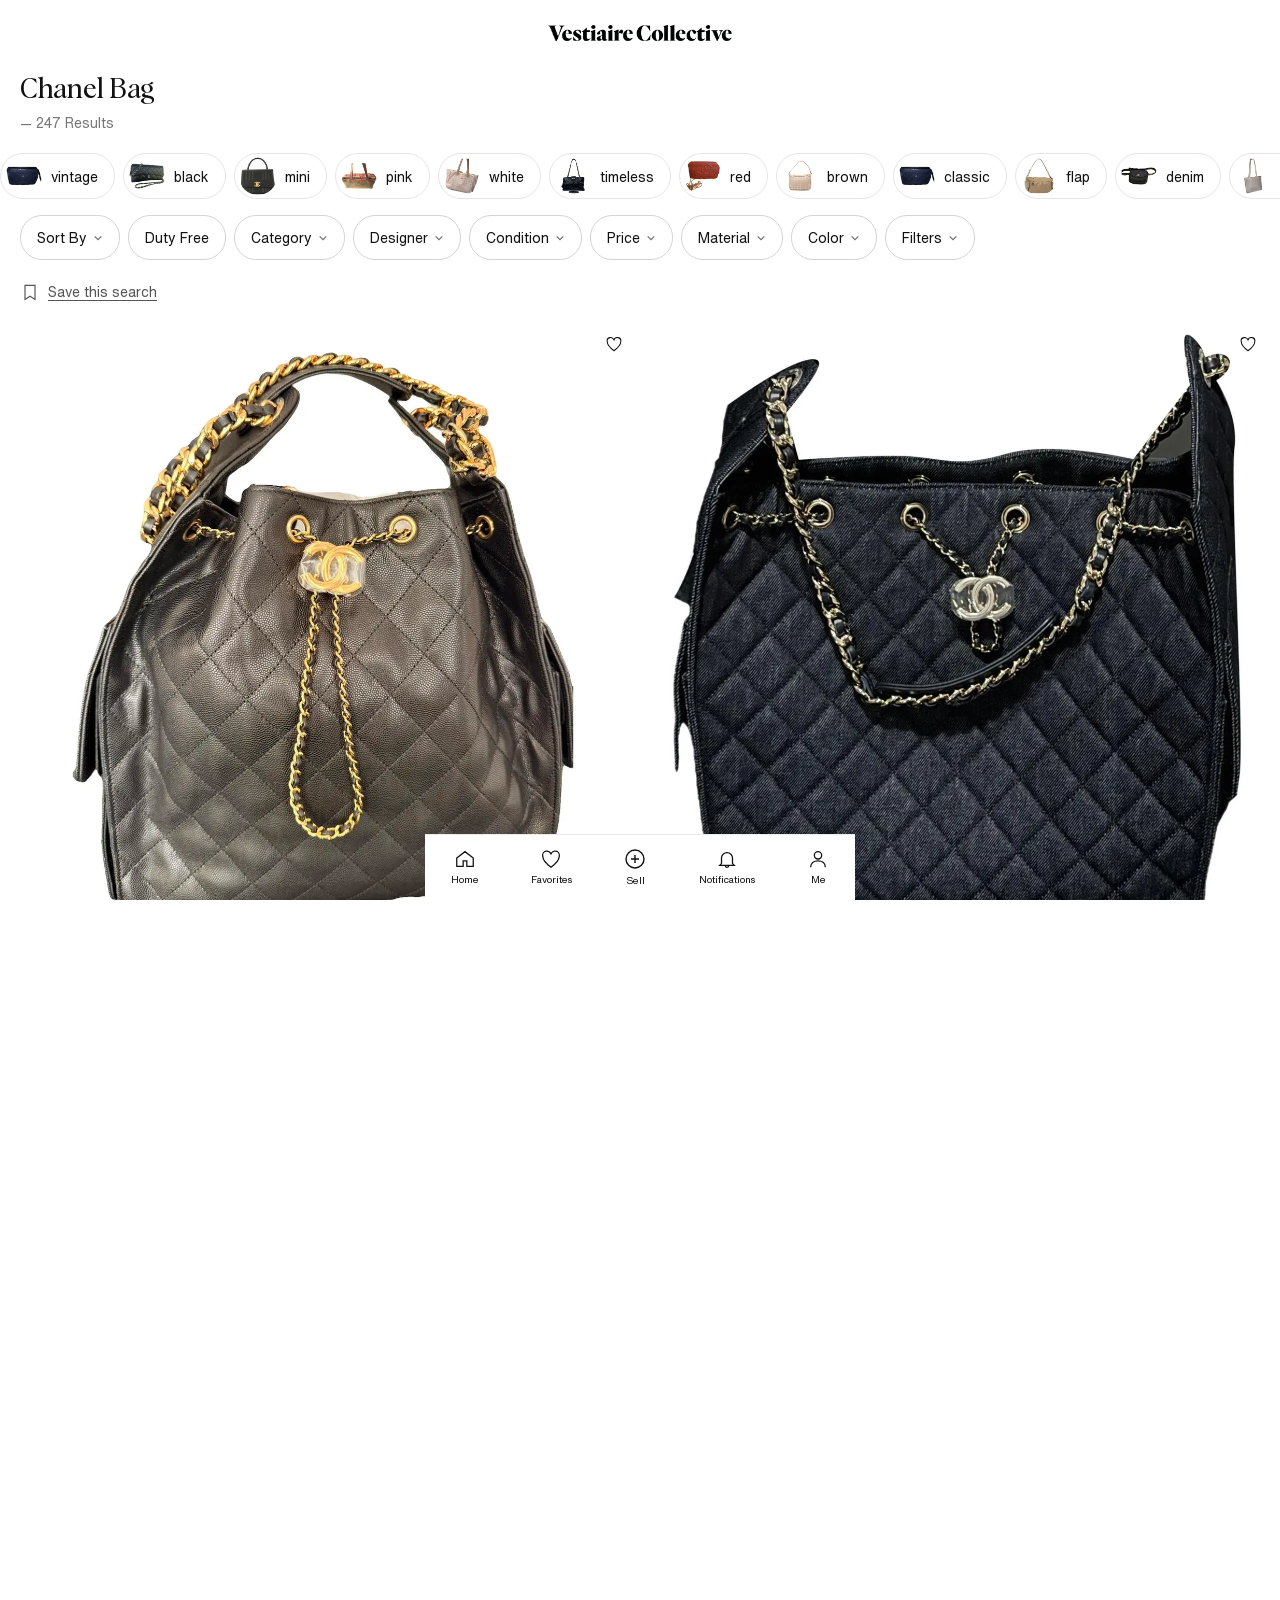
==== commit bb5ca1b2: "Update timeline prototype interactions" ====
--- a/index.html
+++ b/index.html
@@ -4,8 +4,8 @@
   <meta charset="utf-8" />
   <meta name="viewport" content="width=device-width, initial-scale=1, viewport-fit=cover, user-scalable=no" />
   <meta name="theme-color" content="#ffffff" />
-  <title>Chanel bag — Vestiaire Collective</title>
-  <link rel="stylesheet" href="styles.css?v=19" />
+  <title>Chanel bag — Vestiaire Collective · v2</title>
+  <link rel="stylesheet" href="styles.css?v=40" />
 </head>
 <body data-state="plp">
 
@@ -103,6 +103,17 @@
       </div>
     </section>
 
+    <!-- Floating CTA: slides up from below ~300px scroll, sits above
+         the bottom nav with a small gap. Replaces the title-bar pill. -->
+    <button class="plp__view-timeline-fab" id="viewTimelineBtn" type="button" aria-label="View timeline">
+      <span class="plp__view-timeline-label">
+        View timeline
+        <svg viewBox="0 0 16 16" width="14" height="14" fill="none" stroke="currentColor" stroke-width="1.6" stroke-linecap="round" stroke-linejoin="round" aria-hidden="true">
+          <path d="M3 8 H13 M10 5 L13 8 L10 11"/>
+        </svg>
+      </span>
+    </button>
+
     <nav class="plp__bottomnav">
       <a class="navitem" href="#"><svg viewBox="0 0 24 24" width="22" height="22" fill="none" stroke="currentColor" stroke-width="1.4"><path d="M3 11 L12 4 L21 11 V20 H14 V14 H10 V20 H3 Z"/></svg><span>Home</span></a>
       <a class="navitem" href="#"><svg viewBox="0 0 24 24" width="22" height="22" fill="none" stroke="currentColor" stroke-width="1.4"><path d="M12 21 C8 18 3 14 3 9 A4 4 0 0 1 12 7 A4 4 0 0 1 21 9 C21 14 16 18 12 21 Z"/></svg><span>Favorites</span></a>
@@ -177,8 +188,8 @@
     </svg>
   </button>
 
-  <script src="assets/stories.js?v=10"></script>
-  <script src="script.js?v=10"></script>
-  <script src="plp.js?v=10"></script>
+  <script src="assets/stories.js?v=15"></script>
+  <script src="script.js?v=19"></script>
+  <script src="plp-v2.js?v=17"></script>
 </body>
 </html>
--- a/styles.css
+++ b/styles.css
@@ -132,6 +132,14 @@
      year scrubs past 1955, 1996, 2024, etc. lnum keeps lining figures. */
   font-feature-settings: "lnum" 1, "tnum" 1;
   font-variant-numeric: tabular-nums lining-nums;
+  /* Smooth browse↔PDP scale + PLP→browse opacity reveal. The transition
+     was missing from the base rule which made the PDP scale look snappy.
+     Ease-out-quint + 720ms + GPU-promoted layer = fluid, premium feel. */
+  transition: transform 720ms cubic-bezier(0.16, 1, 0.3, 1),
+              opacity 350ms var(--easing) 50ms;
+  will-change: transform;
+  transform: translateZ(0);
+  backface-visibility: hidden;
 }
 
 /* Year digits in a fixed-width inline-block slot. The slot is centered
@@ -208,37 +216,63 @@
 .story-card {
   position: absolute;
   inset: 0;
-  padding: 8px 28px 18px;
+  padding: 0;
   font-family: var(--sans);
   font-size: 15px;
   line-height: 1.55;
   letter-spacing: 0.005em;
   color: #1a1a1a;
   text-align: left;
+  overflow: hidden;
+  /* Defeat the body[data-state] touch-action lock so the card can scroll */
+  touch-action: pan-y;
+  user-select: text;
+  background: rgba(0, 0, 0, 0.1);
+  border-radius: 7px;
+  opacity: 0;
+  pointer-events: none;
+  transition: opacity 260ms var(--easing);
+}
+
+.story-card__scroll {
+  height: 100%;
+  padding: 22px 24px 152px;
   overflow-y: auto;
   overflow-x: hidden;
   -webkit-overflow-scrolling: touch;
-  /* Defeat the body[data-state] touch-action lock so the card can scroll */
-  touch-action: pan-y;
-  user-select: text;
-  background: #ffffff;
-  opacity: 0;
-  pointer-events: none;
-  transition: opacity 260ms var(--easing);
   /* Scrollbar hidden — content is scrollable via touch/wheel but no
      visible track or thumb (cleaner editorial feel). */
   scrollbar-width: none;
 }
-.story-card::-webkit-scrollbar { display: none; }
-
-/* No fade gradient — stories are short enough (~80–150 words) to read in
-   one screen without scrolling. The earlier ::after gradient was always
-   covering the last line whether or not there was actually more content
-   below. Removed. */
+.story-card__scroll::-webkit-scrollbar { display: none; }
+
+.story-card::after {
+  content: '';
+  position: absolute;
+  left: 0;
+  right: 0;
+  bottom: 0;
+  height: 120px;
+  pointer-events: none;
+  background: linear-gradient(
+    to bottom,
+    rgba(230, 230, 230, 0),
+    rgba(230, 230, 230, 0.38) 28%,
+    rgba(230, 230, 230, 0.86) 68%,
+    rgb(230, 230, 230)
+  );
+}
 
 body[data-slide-type="story"] .story-card {
+  position: fixed;
+  inset: auto;
+  left: var(--story-card-left, 32px);
+  top: var(--story-card-top, 180px);
+  width: var(--story-card-width, calc(100vw - 64px));
+  height: var(--story-card-height, calc(100vw - 64px));
   opacity: 1;
   pointer-events: auto;
+  z-index: 10000;
 }
 /* !important to override inline morphClone opacity (set during the
    PLP→browse morph). The clone is the bag image; on the story slide
@@ -246,6 +280,43 @@
 body[data-slide-type="story"] #morphClone {
   opacity: 0 !important;
   transition: opacity 260ms var(--easing) !important;
+}
+
+/* Editorial-slide card design system. Per Figma node 7120:9 + user direction:
+   - card sits BEHIND the image, extending past its bounds by ~7% on each side
+     (original Figma extension plus the latest +2% prototype pass)
+   - card bg rgba(0,0,0,0.1), corner-radius 7px
+   - image itself is unchanged: same size, same position, same object-fit
+   - clean instant slide-swap — no transitions on image, only the card fades */
+#morphClone::before {
+  content: '';
+  position: absolute;
+  top: -7.4%;
+  right: -7.3%;
+  bottom: -7.4%;
+  left: -7.3%;
+  background: rgba(0, 0, 0, 0.1);
+  border-radius: 7px;
+  z-index: -1;
+  opacity: 0;
+  pointer-events: none;
+  transition: opacity 160ms var(--easing);
+}
+body[data-slide-type="editorial"] #morphClone {
+  overflow: visible;
+  background: rgba(0, 0, 0, 0.1);
+}
+body[data-slide-type="editorial"] #morphClone::before {
+  opacity: 1;
+}
+
+/* Editorial: keep the card anchored low in the PDP stage, then nudge it
+   another 10px down so the editorial image content sits closer to the
+   Add to Bag row per the latest prototype pass. */
+body[data-slide-type="editorial"] .bag,
+body[data-slide-type="story"] .bag {
+  align-self: flex-end;
+  transform: translateY(10px);
 }
 
 /* Bag name -------------------------------------------------------- */
@@ -300,9 +371,9 @@
 .app[data-mode="browse"] .strip__rail--browse { opacity: 1; }
 .app[data-mode="pdp"]    .strip__rail--pdp    { opacity: 1; }
 
-/* Indicator — slim serif "I" mark (thin vertical hairline with tiny
-   horizontal serif feet at top and bottom). Reads as typography rather
-   than instrument chrome. */
+/* Indicator — slim vertical hairline at center, no serif feet.
+   In PDP mode it transforms into a small downward chevron sitting above
+   the tick row, so editorial captions have full clearance below. */
 .strip__indicator {
   position: absolute;
   left: 50%;
@@ -313,19 +384,18 @@
   transform: translateX(-50%);
   pointer-events: none;
   z-index: 2;
-}
-.strip__indicator::before,
-.strip__indicator::after {
-  content: '';
-  position: absolute;
-  left: 50%;
-  width: 7px;
-  height: 1px;
-  background: var(--fg);
-  transform: translateX(-50%);
-}
-.strip__indicator::before { top: 0; }
-.strip__indicator::after  { bottom: 0; }
+  transition: top 320ms var(--easing), bottom 320ms var(--easing),
+              width 320ms var(--easing), background 200ms var(--easing);
+}
+
+/* PDP mode — no marker line/chevron. The active caption (currently
+   centered) is the marker: it gets opacity 1 + black, all other
+   captions are dimmed to opacity 0.3. */
+.app[data-mode="pdp"] .strip__indicator {
+  opacity: 0;
+  width: 0;
+  background: transparent;
+}
 
 /* Soft fade at the strip edges so ticks don't snap visually
    into existence; gives the picker a "wheel" depth. */
@@ -342,15 +412,15 @@
 /* Each tick is positioned absolutely along the rail. JS computes
    the rail width and the per-tick left offset.
 
-   Per-year minor ticks are kept in DOM (for hit-testing during scrub)
-   but rendered transparent — the magnetic snap still works, the strip
-   just doesn't look like a Rolex bezel. */
+   Per-year minor ticks are soft hairlines — visible enough to give
+   scroll feedback between decade labels, faint enough that the strip
+   doesn't read as instrument chrome. */
 .tick {
   position: absolute;
   top: 0;
   width: 1px;
   height: 8px;
-  background: transparent;
+  background: rgba(0, 0, 0, 0.1);
   transform: translateX(-50%);
 }
 /* Decade markers — soft hairline, not the bold black it was before */
@@ -391,15 +461,22 @@
   font-weight: 400;
   letter-spacing: 0.01em;
   text-transform: none;
-  color: var(--fg-soft);
+  color: #000;
+  opacity: 0.3;
   top: 14px;
-  /* Allow wrap to 2 lines for long captions like "Inez & Vinoodh campaign"
-     or "Margot, Michel Gondry". max-width matches PX_PER_SLIDE (80) minus
-     a few px of breathing so adjacent labels never touch. */
+  /* Allow wrap to 2 lines for long captions. max-width matches
+     PX_PER_SLIDE (80) minus a few px so adjacent labels never touch. */
   white-space: normal;
   max-width: 76px;
   text-align: center;
   line-height: 1.2;
+  /* Smooth dim-up / dim-down as the strip scrubs */
+  transition: opacity 240ms var(--easing);
+}
+/* Active slide's caption — the typography becomes the marker. */
+.tick--editorial.is-active .tick__label {
+  opacity: 1;
+  font-weight: 500;
 }
 
 /* Back arrow (PDP only) ----------------------------------------- */
@@ -485,7 +562,7 @@
   color: var(--bg);
   border: none;
   border-radius: 2px;
-  padding: 12px 22px;
+  padding: 10px 22px;
   cursor: pointer;
   flex-shrink: 0;
   transition: opacity 180ms ease;
@@ -523,7 +600,7 @@
 }
 
 .app[data-mode="pdp"] .year {
-  transform: scale(0.85);
+  transform: translateY(-8px) scale(0.85) translateZ(0);
 }
 
 /* No-touch hint for video recording — kept invisible by default */
@@ -607,12 +684,12 @@
   position: fixed;
   left: 50%;
   bottom: 88px;                /* nav is ~64px tall; small gap above */
-  transform: translate(-50%, 80px);
+  transform: translateX(-50%);
   display: inline-flex;
   align-items: center;
   gap: 6px;
   padding: 12px 22px;
-  background: var(--fg);
+  background: transparent;
   color: var(--bg);
   border: none;
   border-radius: 2px;
@@ -625,17 +702,37 @@
   z-index: 60;
   opacity: 0;
   pointer-events: none;
+  overflow: visible;
+  isolation: isolate;
+  transition: opacity 820ms cubic-bezier(0.22, 1, 0.36, 1);
+}
+.plp__view-timeline-fab::before {
+  content: '';
+  position: absolute;
+  inset: 0;
+  background: var(--fg);
+  border-radius: 2px;
   box-shadow: 0 6px 22px rgba(0, 0, 0, 0.18);
-  /* Buttery deceleration — long durations + deep ease-out so the slide
-     comes to rest like a curtain settling, no perceptible snap. */
-  transition:
-    opacity 950ms cubic-bezier(0.22, 1, 0.36, 1),
-    transform 1300ms cubic-bezier(0.16, 1, 0.3, 1);
+  transform: translateY(80px);
+  transition: transform 1050ms cubic-bezier(0.16, 1, 0.3, 1);
+  z-index: -1;
+}
+.plp__view-timeline-label {
+  position: relative;
+  z-index: 1;
+  display: inline-flex;
+  align-items: center;
+  gap: 6px;
+  transform: translateY(80px);
+  transition: transform 1050ms cubic-bezier(0.16, 1, 0.3, 1);
 }
 .plp__view-timeline-fab.is-visible {
   opacity: 1;
   pointer-events: auto;
-  transform: translate(-50%, 0);
+}
+.plp__view-timeline-fab.is-visible::before,
+.plp__view-timeline-fab.is-visible .plp__view-timeline-label {
+  transform: translateY(0);
 }
 .plp__view-timeline-fab:active { opacity: 0.85; }
 
